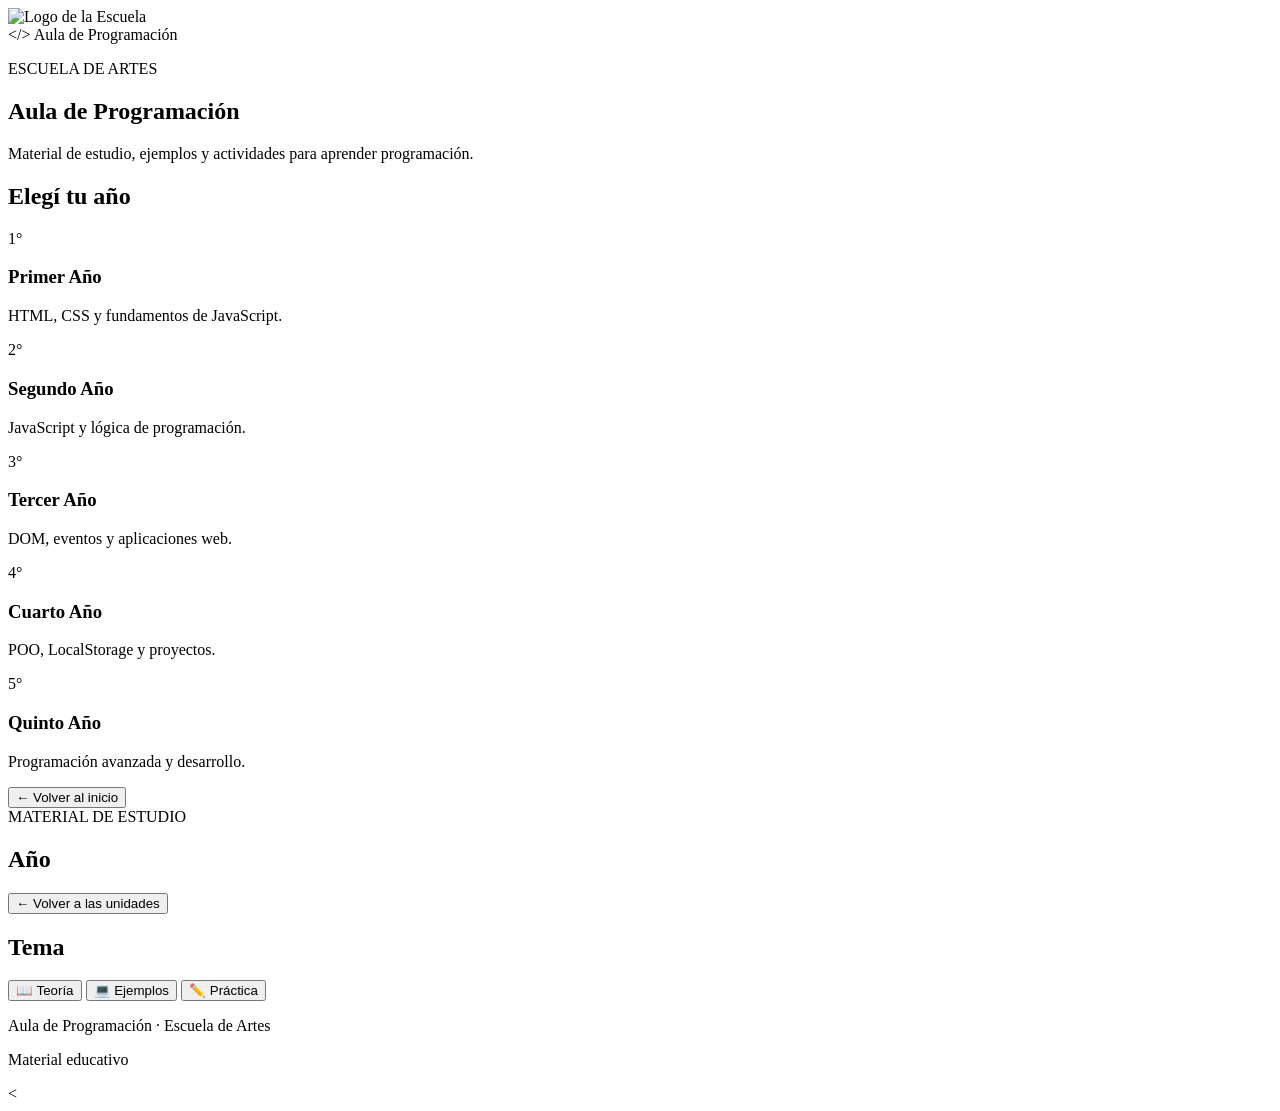
==== index.html @ 2bd315bb "Add files via upload" ====
<!DOCTYPE html>
<html lang="es">

<head>
    <link rel="icon" type="image/png" href="https://www.shareicon.net/download/2015/11/08/669057_sign_512x512.png">
    <meta charset="UTF-8">

    <meta
        name="viewport"
        content="width=device-width, initial-scale=1.0"
    >

    <title>Aula de Programación</title>

    <link
        rel="stylesheet"
        href="css/style.css"
    >
</head>

<body>

    <!-- ==========================================
         ENCABEZADO
         ========================================== -->

<header>

    <div class="encabezado-logo" onclick="irInicio()">
        <div>
        <img
            src="Logo Escuela.png"
            alt="Logo de la Escuela"
        >
</div>
    
        <div class="encabezado-titulo">

            <span class="codigo">&lt;/&gt;</span>

            <span>Aula de Programación</span>

        </div>
    </div>
    

</header>


    <!-- ==========================================
         CONTENIDO PRINCIPAL
         ========================================== -->

    <main>


        <!-- ======================================
             INICIO
             ====================================== -->

        <section id="inicio" class="seccion">

            <div class="hero">

                <p class="etiqueta">
                    ESCUELA DE ARTES
                </p>

                <h1>
                    Aula de Programación
                </h1>

                <p class="hero-texto">
                    Material de estudio, ejemplos y actividades
                    para aprender programación.
                </p>

            </div>


            <div class="contenedor">

                <h2>
                    Elegí tu año
                </h2>

                <div class="grid-anios">


                    <!-- 1° AÑO -->

                    <div
                        class="card-anio"
                        onclick="mostrarAnio(1)"
                    >

                        <span class="numero-anio">
                            1°
                        </span>

                        <h3>
                            Primer Año
                        </h3>

                        <p>
                            HTML, CSS y fundamentos de JavaScript.
                        </p>

                    </div>


                    <!-- 2° AÑO -->

                    <div
                        class="card-anio"
                        onclick="mostrarAnio(2)"
                    >

                        <span class="numero-anio">
                            2°
                        </span>

                        <h3>
                            Segundo Año
                        </h3>

                        <p>
                            JavaScript y lógica de programación.
                        </p>

                    </div>


                    <!-- 3° AÑO -->

                    <div
                        class="card-anio"
                        onclick="mostrarAnio(3)"
                    >

                        <span class="numero-anio">
                            3°
                        </span>

                        <h3>
                            Tercer Año
                        </h3>

                        <p>
                            DOM, eventos y aplicaciones web.
                        </p>

                    </div>


                    <!-- 4° AÑO -->

                    <div
                        class="card-anio"
                        onclick="mostrarAnio(4)"
                    >

                        <span class="numero-anio">
                            4°
                        </span>

                        <h3>
                            Cuarto Año
                        </h3>

                        <p>
                            POO, LocalStorage y proyectos.
                        </p>

                    </div>


                    <!-- 5° AÑO -->

                    <div
                        class="card-anio"
                        onclick="mostrarAnio(5)"
                    >

                        <span class="numero-anio">
                            5°
                        </span>

                        <h3>
                            Quinto Año
                        </h3>

                        <p>
                            Programación avanzada y desarrollo.
                        </p>

                    </div>

                </div>

            </div>

        </section>



        <!-- ======================================
             AÑO
             ====================================== -->

        <section
            id="anio"
            class="seccion oculto"
        >

            <div class="contenedor">

                <button
                    class="boton-volver"
                    onclick="irInicio()"
                >
                    ← Volver al inicio
                </button>


                <div class="titulo-anio">

                    <span class="etiqueta">
                        MATERIAL DE ESTUDIO
                    </span>

                    <h2 id="tituloAnio">
                        Año
                    </h2>

                    <p id="descripcionAnio">
                    </p>

                </div>


                <div id="listaTemas" class="grid-temas">
                </div>

            </div>

        </section>



        <!-- ======================================
             TEMA
             ====================================== -->

        <section
            id="tema"
            class="seccion oculto"
        >

            <div class="contenedor">

                <button
                    class="boton-volver"
                    onclick="volverAnio()"
                >
                    ← Volver a las unidades
                </button>


                <div class="titulo-tema">

                    <h2 id="tituloTema">
                        Tema
                    </h2>

                </div>


                <!-- PESTAÑAS -->

                <div class="pestanas">

                    <button
                        class="pestana activa"
                        onclick="mostrarPestana('teoria', this)"
                    >
                        📖 Teoría
                    </button>

                    <button
                        class="pestana"
                        onclick="mostrarPestana('ejemplos', this)"
                    >
                        💻 Ejemplos
                    </button>

                    <button
                        class="pestana"
                        onclick="mostrarPestana('practica', this)"
                    >
                        ✏️ Práctica
                    </button>

                </div>


                <!-- CONTENIDO TEORÍA -->

                <div
                    id="contenido-teoria"
                    class="contenido-pestana activa"
                >
                </div>


                <!-- CONTENIDO EJEMPLOS -->

                <div
                    id="contenido-ejemplos"
                    class="contenido-pestana"
                >
                </div>


                <!-- CONTENIDO PRÁCTICA -->

                <div
                    id="contenido-practica"
                    class="contenido-pestana"
                >
                </div>

            </div>

        </section>

    </main>



    <!-- ==========================================
         PIE DE PÁGINA
         ========================================== -->

    <footer class="footer">

        <p>
            Aula de Programación · Escuela de Artes
        </p>

        <p>
            Material educativo
        </p>

    </footer>



    <!-- ==========================================
         JAVASCRIPT
         ========================================== -->

    <<script src="js/anio1.js"></script>
<script src="js/anio2.js"></script>
<script src="js/anio3.js"></script>
<script src="js/anio4.js"></script>
<script src="js/anio5.js"></script>
<script src="js/app.js"></script>

</body>

</html>
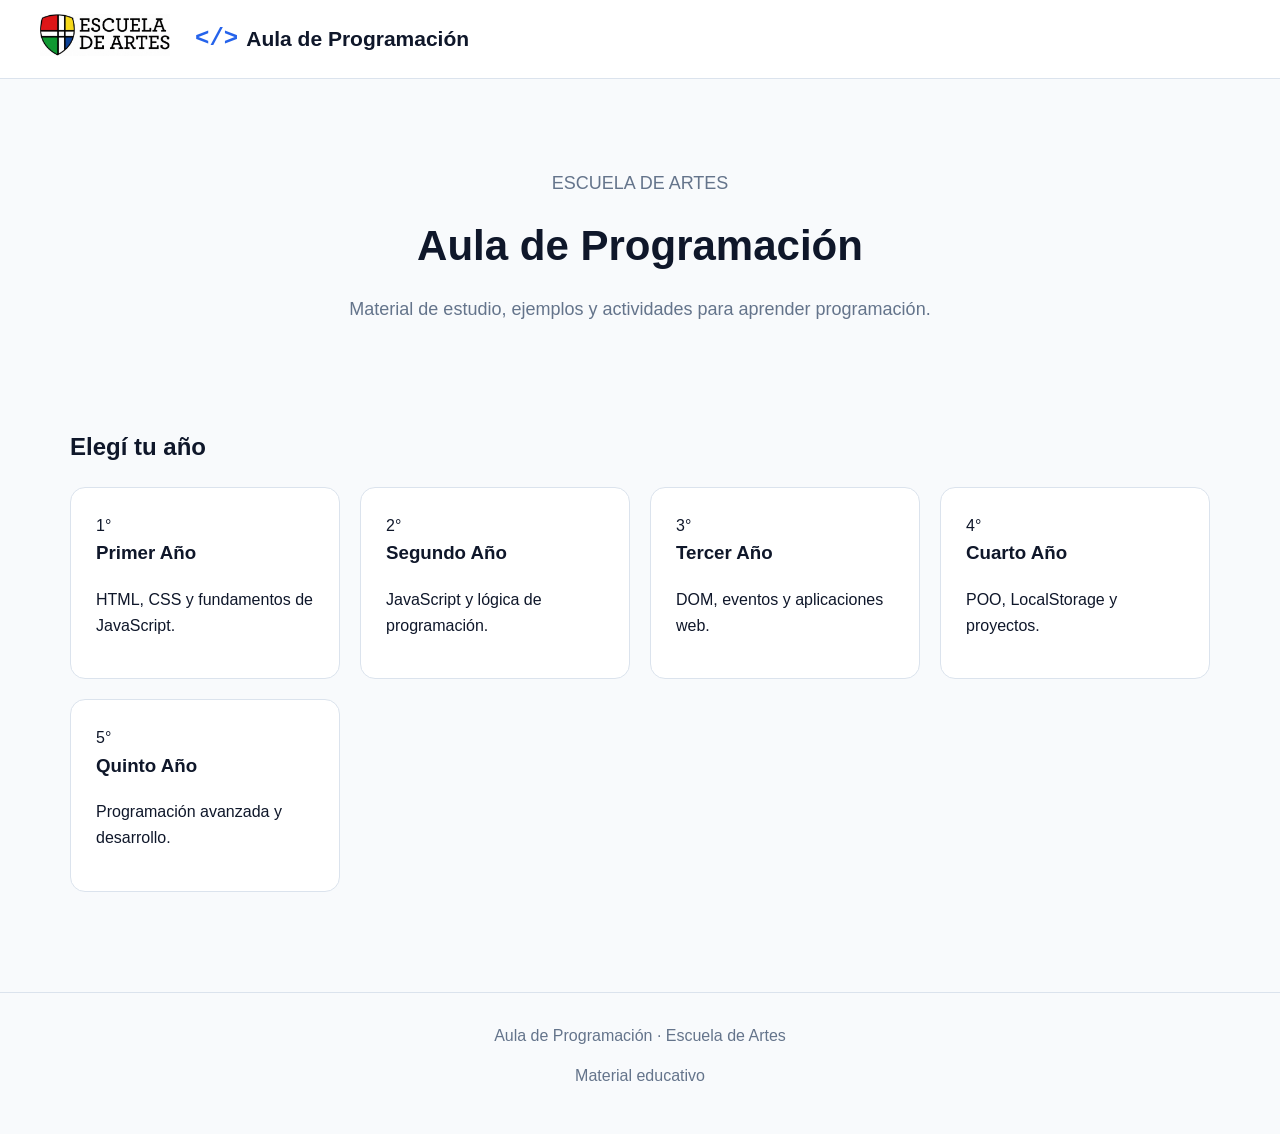
==== commit 7d5d0a36: "Update index.html" ====
--- a/index.html
+++ b/index.html
@@ -1,8 +1,9 @@
+
 <!DOCTYPE html>
 <html lang="es">
 
 <head>
-    <link rel="icon" type="image/png" href="https://www.shareicon.net/download/2015/11/08/669057_sign_512x512.png">
+
     <meta charset="UTF-8">
 
     <meta
@@ -10,41 +11,63 @@
         content="width=device-width, initial-scale=1.0"
     >
 
+    <link
+        rel="icon"
+        type="image/png"
+        href="https://www.shareicon.net/download/2015/11/08/669057_sign_512x512.png"
+    >
+
     <title>Aula de Programación</title>
 
+    <!-- CSS -->
     <link
         rel="stylesheet"
-        href="css/style.css"
+        href="Recursos Secundaria/css/style.css"
     >
+
 </head>
 
+
 <body>
+
 
     <!-- ==========================================
          ENCABEZADO
          ========================================== -->
 
-<header>
-
-    <div class="encabezado-logo" onclick="irInicio()">
-        <div>
-        <img
-            src="Logo Escuela.png"
-            alt="Logo de la Escuela"
+    <header>
+
+        <div
+            class="encabezado-logo"
+            onclick="irInicio()"
         >
-</div>
-    
-        <div class="encabezado-titulo">
-
-            <span class="codigo">&lt;/&gt;</span>
-
-            <span>Aula de Programación</span>
+
+            <div>
+
+                <img
+                    src="Recursos Secundaria/Logo Escuela.png"
+                    alt="Logo de la Escuela"
+                >
+
+            </div>
+
+
+            <div class="encabezado-titulo">
+
+                <span class="codigo">
+                    &lt;/&gt;
+                </span>
+
+                <span>
+                    Aula de Programación
+                </span>
+
+            </div>
 
         </div>
-    </div>
-    
-
-</header>
+
+    </header>
+
 
 
     <!-- ==========================================
@@ -58,7 +81,10 @@
              INICIO
              ====================================== -->
 
-        <section id="inicio" class="seccion">
+        <section
+            id="inicio"
+            class="seccion"
+        >
 
             <div class="hero">
 
@@ -66,9 +92,11 @@
                     ESCUELA DE ARTES
                 </p>
 
+
                 <h1>
                     Aula de Programación
                 </h1>
+
 
                 <p class="hero-texto">
                     Material de estudio, ejemplos y actividades
@@ -78,16 +106,20 @@
             </div>
 
 
+
             <div class="contenedor">
 
                 <h2>
                     Elegí tu año
                 </h2>
 
+
                 <div class="grid-anios">
 
 
-                    <!-- 1° AÑO -->
+                    <!-- ==========================
+                         1° AÑO
+                         ========================== -->
 
                     <div
                         class="card-anio"
@@ -98,10 +130,12 @@
                             1°
                         </span>
 
+
                         <h3>
                             Primer Año
                         </h3>
 
+
                         <p>
                             HTML, CSS y fundamentos de JavaScript.
                         </p>
@@ -109,7 +143,10 @@
                     </div>
 
 
-                    <!-- 2° AÑO -->
+
+                    <!-- ==========================
+                         2° AÑO
+                         ========================== -->
 
                     <div
                         class="card-anio"
@@ -120,10 +157,12 @@
                             2°
                         </span>
 
+
                         <h3>
                             Segundo Año
                         </h3>
 
+
                         <p>
                             JavaScript y lógica de programación.
                         </p>
@@ -131,7 +170,10 @@
                     </div>
 
 
-                    <!-- 3° AÑO -->
+
+                    <!-- ==========================
+                         3° AÑO
+                         ========================== -->
 
                     <div
                         class="card-anio"
@@ -142,10 +184,12 @@
                             3°
                         </span>
 
+
                         <h3>
                             Tercer Año
                         </h3>
 
+
                         <p>
                             DOM, eventos y aplicaciones web.
                         </p>
@@ -153,7 +197,10 @@
                     </div>
 
 
-                    <!-- 4° AÑO -->
+
+                    <!-- ==========================
+                         4° AÑO
+                         ========================== -->
 
                     <div
                         class="card-anio"
@@ -164,10 +211,12 @@
                             4°
                         </span>
 
+
                         <h3>
                             Cuarto Año
                         </h3>
 
+
                         <p>
                             POO, LocalStorage y proyectos.
                         </p>
@@ -175,7 +224,10 @@
                     </div>
 
 
-                    <!-- 5° AÑO -->
+
+                    <!-- ==========================
+                         5° AÑO
+                         ========================== -->
 
                     <div
                         class="card-anio"
@@ -186,9 +238,11 @@
                             5°
                         </span>
 
+
                         <h3>
                             Quinto Año
                         </h3>
+
 
                         <p>
                             Programación avanzada y desarrollo.
@@ -215,6 +269,7 @@
 
             <div class="contenedor">
 
+
                 <button
                     class="boton-volver"
                     onclick="irInicio()"
@@ -223,23 +278,31 @@
                 </button>
 
 
+
                 <div class="titulo-anio">
+
 
                     <span class="etiqueta">
                         MATERIAL DE ESTUDIO
                     </span>
 
+
                     <h2 id="tituloAnio">
                         Año
                     </h2>
 
+
                     <p id="descripcionAnio">
                     </p>
 
                 </div>
 
 
-                <div id="listaTemas" class="grid-temas">
+
+                <div
+                    id="listaTemas"
+                    class="grid-temas"
+                >
                 </div>
 
             </div>
@@ -259,6 +322,7 @@
 
             <div class="contenedor">
 
+
                 <button
                     class="boton-volver"
                     onclick="volverAnio()"
@@ -267,6 +331,7 @@
                 </button>
 
 
+
                 <div class="titulo-tema">
 
                     <h2 id="tituloTema">
@@ -276,9 +341,13 @@
                 </div>
 
 
-                <!-- PESTAÑAS -->
+
+                <!-- ==============================
+                     PESTAÑAS
+                     ============================== -->
 
                 <div class="pestanas">
+
 
                     <button
                         class="pestana activa"
@@ -287,6 +356,7 @@
                         📖 Teoría
                     </button>
 
+
                     <button
                         class="pestana"
                         onclick="mostrarPestana('ejemplos', this)"
@@ -294,6 +364,7 @@
                         💻 Ejemplos
                     </button>
 
+
                     <button
                         class="pestana"
                         onclick="mostrarPestana('practica', this)"
@@ -304,7 +375,10 @@
                 </div>
 
 
-                <!-- CONTENIDO TEORÍA -->
+
+                <!-- ==============================
+                     CONTENIDO TEORÍA
+                     ============================== -->
 
                 <div
                     id="contenido-teoria"
@@ -313,7 +387,10 @@
                 </div>
 
 
-                <!-- CONTENIDO EJEMPLOS -->
+
+                <!-- ==============================
+                     CONTENIDO EJEMPLOS
+                     ============================== -->
 
                 <div
                     id="contenido-ejemplos"
@@ -322,7 +399,10 @@
                 </div>
 
 
-                <!-- CONTENIDO PRÁCTICA -->
+
+                <!-- ==============================
+                     CONTENIDO PRÁCTICA
+                     ============================== -->
 
                 <div
                     id="contenido-practica"
@@ -348,6 +428,7 @@
             Aula de Programación · Escuela de Artes
         </p>
 
+
         <p>
             Material educativo
         </p>
@@ -360,13 +441,19 @@
          JAVASCRIPT
          ========================================== -->
 
-    <<script src="js/anio1.js"></script>
-<script src="js/anio2.js"></script>
-<script src="js/anio3.js"></script>
-<script src="js/anio4.js"></script>
-<script src="js/anio5.js"></script>
-<script src="js/app.js"></script>
+    <script src="Recursos Secundaria/js/anio1.js"></script>
+
+    <script src="Recursos Secundaria/js/anio2.js"></script>
+
+    <script src="Recursos Secundaria/js/anio3.js"></script>
+
+    <script src="Recursos Secundaria/js/anio4.js"></script>
+
+    <script src="Recursos Secundaria/js/anio5.js"></script>
+
+    <script src="Recursos Secundaria/js/app.js"></script>
+
 
 </body>
 
-</html>+</html>
--- a/Recursos Secundaria/css/style.css
+++ b/Recursos Secundaria/css/style.css
@@ -0,0 +1,834 @@
+/* =====================================================
+   VARIABLES
+===================================================== */
+
+:root {
+
+    --color-principal: #2563eb;
+    --color-principal-hover: #1d4ed8;
+
+    --color-fondo: #f8fafc;
+
+    --color-blanco: #ffffff;
+
+    --color-texto: #0f172a;
+
+    --color-secundario: #64748b;
+
+    --color-borde: #dbe3ed;
+
+    --color-solucion: #eff6ff;
+
+}
+
+
+/* =====================================================
+   GENERAL
+===================================================== */
+
+* {
+    box-sizing: border-box;
+}
+
+
+html {
+    scroll-behavior: smooth;
+}
+
+
+body {
+
+    margin: 0;
+
+    font-family:
+        Arial,
+        Helvetica,
+        sans-serif;
+
+    background:
+        var(--color-fondo);
+
+    color:
+        var(--color-texto);
+
+    line-height: 1.6;
+
+}
+
+
+h1,
+h2,
+h3 {
+
+    margin-top: 0;
+
+}
+
+
+p {
+
+    margin-top: 0;
+
+    margin-bottom: 15px;
+
+}
+
+
+/* =====================================================
+   CÓDIGO
+===================================================== */
+
+pre {
+
+    background: #0f172a;
+
+    color: #e2e8f0;
+
+    padding: 18px;
+
+    border-radius: 10px;
+
+    overflow-x: auto;
+
+    font-size: 14px;
+
+    line-height: 1.5;
+
+}
+
+
+code {
+
+    font-family:
+        Consolas,
+        "Courier New",
+        monospace;
+
+}
+
+
+/* =====================================================
+   HEADER
+===================================================== */
+
+header {
+
+    position: sticky;
+
+    top: 0;
+
+    z-index: 1000;
+
+    padding-left: 40px;
+
+    background: #ffffff;
+
+    border-bottom: 1px solid #dbe3ed;
+
+    display: flex;
+
+    align-items: center;
+
+}
+
+
+/* Logo + nombre */
+
+.encabezado-logo {
+
+    display: flex;
+
+    align-items: center;
+
+    gap: 25px;
+
+    cursor: pointer;
+
+}
+
+
+/* Logo de la escuela */
+
+.encabezado-logo img {
+
+    width: 130px;
+
+    height: 70px;
+
+    object-fit: contain;
+
+}
+
+
+/* Nombre */
+
+.encabezado-titulo {
+
+    display: flex;
+
+    align-items: center;
+
+    gap: 8px;
+
+    font-size: 21px;
+
+    font-weight: bold;
+
+    color: #0f172a;
+
+}
+
+
+/* Símbolo </> */
+
+.encabezado-titulo .codigo {
+
+    color: #2563eb;
+
+    font-family:
+        Consolas,
+        "Courier New",
+        monospace;
+
+    font-size: 24px;
+
+}
+
+
+/* =====================================================
+   HEADER RESPONSIVE
+===================================================== */
+
+@media (max-width: 700px) {
+
+    header {
+
+        padding: 10px 15px;
+
+    }
+
+
+    .encabezado-logo img {
+
+        width: 48px;
+
+        height: 48px;
+
+    }
+
+
+    .encabezado-titulo {
+
+        font-size: 17px;
+
+    }
+
+
+    .encabezado-titulo .codigo {
+
+        font-size: 20px;
+
+    }
+
+}
+/* =====================================================
+   MAIN
+===================================================== */
+
+main {
+
+    max-width: 1200px;
+
+    margin: 0 auto;
+
+    padding:
+        40px 30px;
+
+}
+
+
+.oculto {
+
+    display: none !important;
+
+}
+
+
+/* =====================================================
+   HERO
+===================================================== */
+
+.hero {
+
+    text-align: center;
+
+    padding:
+        50px 20px;
+
+    margin-bottom: 40px;
+
+}
+
+
+.hero h1 {
+
+    font-size: 42px;
+
+    margin-bottom: 15px;
+
+}
+
+
+.hero p {
+
+    color:
+        var(--color-secundario);
+
+    font-size: 18px;
+
+}
+
+
+/* =====================================================
+   AÑOS
+===================================================== */
+
+.grid-anios {
+
+    display: grid;
+
+    grid-template-columns:
+        repeat(
+            auto-fit,
+            minmax(220px, 1fr)
+        );
+
+    gap: 20px;
+
+}
+
+
+.card-anio {
+
+    background:
+        var(--color-blanco);
+
+    border:
+        1px solid
+        var(--color-borde);
+
+    border-radius: 15px;
+
+    padding: 25px;
+
+    cursor: pointer;
+
+    transition:
+        transform 0.2s,
+        box-shadow 0.2s;
+
+}
+
+
+.card-anio:hover {
+
+    transform:
+        translateY(-5px);
+
+    box-shadow:
+        0 10px 25px
+        rgba(0, 0, 0, 0.08);
+
+}
+
+
+.card-anio h2 {
+
+    color:
+        var(--color-principal);
+
+}
+
+
+/* =====================================================
+   CABECERAS
+===================================================== */
+
+.cabecera-seccion {
+
+    margin-bottom: 30px;
+
+}
+
+
+.cabecera-seccion h1 {
+
+    font-size: 36px;
+
+}
+
+
+.cabecera-seccion p {
+
+    color:
+        var(--color-secundario);
+
+}
+
+
+.cabecera-tema {
+
+    margin-bottom: 25px;
+
+}
+
+
+.cabecera-tema h1 {
+
+    font-size: 34px;
+
+}
+
+
+/* =====================================================
+   TEMAS
+===================================================== */
+
+#listaTemas {
+
+    display: grid;
+
+    grid-template-columns:
+        repeat(
+            auto-fit,
+            minmax(280px, 1fr)
+        );
+
+    gap: 20px;
+
+}
+
+
+.card-tema {
+
+    background:
+        var(--color-blanco);
+
+    border:
+        1px solid
+        var(--color-borde);
+
+    border-radius: 15px;
+
+    padding: 25px;
+
+    cursor: pointer;
+
+    transition:
+        transform 0.2s,
+        box-shadow 0.2s;
+
+}
+
+
+.card-tema:hover {
+
+    transform:
+        translateY(-5px);
+
+    box-shadow:
+        0 10px 25px
+        rgba(0, 0, 0, 0.08);
+
+}
+
+
+.card-tema h3 {
+
+    color:
+        var(--color-principal);
+
+}
+
+
+.card-tema p {
+
+    color:
+        var(--color-secundario);
+
+}
+
+
+/* =====================================================
+   PESTAÑAS
+===================================================== */
+
+.pestanas {
+
+    display: flex;
+
+    gap: 10px;
+
+    margin-bottom: 25px;
+
+    border-bottom:
+        1px solid
+        var(--color-borde);
+
+}
+
+
+.pestana {
+
+    border: none;
+
+    background: transparent;
+
+    padding:
+        12px 20px;
+
+    cursor: pointer;
+
+    font-size: 15px;
+
+    font-weight: bold;
+
+    color:
+        var(--color-secundario);
+
+    border-bottom:
+        3px solid
+        transparent;
+
+}
+
+
+.pestana:hover {
+
+    color:
+        var(--color-principal);
+
+}
+
+
+.pestana.activa {
+
+    color:
+        var(--color-principal);
+
+    border-bottom:
+        3px solid
+        var(--color-principal);
+
+}
+
+
+/* =====================================================
+   CONTENIDO PESTAÑAS
+===================================================== */
+
+.contenido-pestana {
+
+    display: none;
+
+}
+
+
+.contenido-pestana.activa {
+
+    display: block;
+
+}
+
+
+/* =====================================================
+   BLOQUES
+===================================================== */
+
+.bloque {
+
+    background:
+        var(--color-blanco);
+
+    border:
+        1px solid
+        var(--color-borde);
+
+    border-radius: 12px;
+
+    padding: 25px;
+
+    margin-bottom: 20px;
+
+}
+
+
+.bloque h3 {
+
+    color:
+        var(--color-principal);
+
+}
+
+
+/* =====================================================
+   EJERCICIOS
+===================================================== */
+
+.ejercicio {
+
+    background:
+        var(--color-blanco);
+
+    border:
+        1px solid
+        var(--color-borde);
+
+    border-radius: 12px;
+
+    padding: 25px;
+
+    margin-bottom: 20px;
+
+}
+
+
+.ejercicio h3 {
+
+    color:
+        var(--color-principal);
+
+    margin-bottom: 20px;
+
+}
+
+
+.ejercicio p {
+
+    margin-bottom: 15px;
+
+}
+
+
+/* =====================================================
+   BOTÓN VER SOLUCIÓN
+===================================================== */
+
+.boton-solucion {
+
+    display: inline-block;
+
+    margin-top: 10px;
+
+    padding:
+        10px 18px;
+
+    border: none;
+
+    border-radius: 8px;
+
+    background:
+        var(--color-principal);
+
+    color: white;
+
+    font-family:
+        Arial,
+        Helvetica,
+        sans-serif;
+
+    font-size: 14px;
+
+    font-weight: bold;
+
+    cursor: pointer;
+
+    transition:
+        background 0.2s,
+        transform 0.2s;
+
+}
+
+
+.boton-solucion:hover {
+
+    background:
+        var(--color-principal-hover);
+
+    transform:
+        translateY(-1px);
+
+}
+
+
+/* =====================================================
+   SOLUCIÓN
+===================================================== */
+
+.solucion {
+
+    margin-top: 15px;
+
+    padding: 20px;
+
+    background:
+        var(--color-solucion);
+
+    border-left:
+        4px solid
+        var(--color-principal);
+
+    border-radius: 8px;
+
+}
+
+
+.solucion strong {
+
+    display: block;
+
+    margin-bottom: 10px;
+
+    color:
+        var(--color-principal);
+
+}
+
+
+.solucion p {
+
+    margin-bottom: 10px;
+
+}
+
+
+.solucion pre {
+
+    margin:
+        10px 0 0 0;
+
+}
+
+
+/* =====================================================
+   BOTÓN VOLVER
+===================================================== */
+
+.boton-volver {
+
+    display: inline-block;
+
+    margin-bottom: 25px;
+
+    padding:
+        10px 18px;
+
+    border: none;
+
+    border-radius: 8px;
+
+    background:
+        #e2e8f0;
+
+    color:
+        var(--color-texto);
+
+    font-weight: bold;
+
+    cursor: pointer;
+
+}
+
+
+.boton-volver:hover {
+
+    background:
+        #cbd5e1;
+
+}
+
+
+/* =====================================================
+   FOOTER
+===================================================== */
+
+footer {
+
+    margin-top: 60px;
+
+    padding: 30px;
+
+    text-align: center;
+
+    color:
+        var(--color-secundario);
+
+    border-top:
+        1px solid
+        var(--color-borde);
+
+}
+
+
+/* =====================================================
+   RESPONSIVE
+===================================================== */
+
+@media (max-width: 700px) {
+
+    header {
+
+        padding: 15px;
+
+        flex-direction: column;
+
+        gap: 10px;
+
+    }
+
+
+    nav a {
+
+        margin:
+            0 8px;
+
+    }
+
+
+    main {
+
+        padding:
+            30px 15px;
+
+    }
+
+
+    .hero h1 {
+
+        font-size: 32px;
+
+    }
+
+
+    .cabecera-seccion h1,
+    .cabecera-tema h1 {
+
+        font-size: 28px;
+
+    }
+
+
+    .pestanas {
+
+        overflow-x: auto;
+
+    }
+
+
+    .pestana {
+
+        white-space: nowrap;
+
+    }
+
+}
